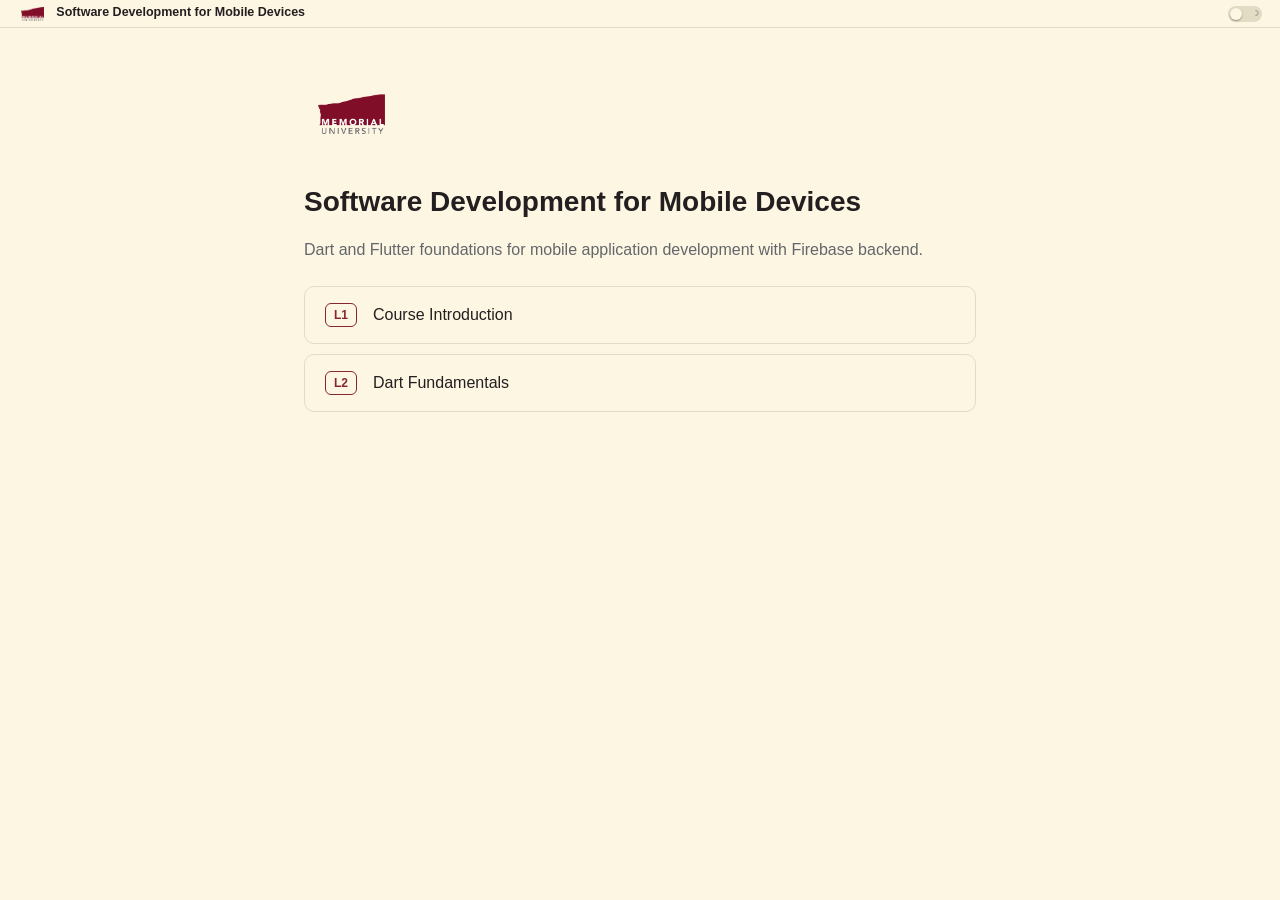
==== index.html @ 5baeaa26 "Publish COMP 4768 lecture slides (L1, L2) Built static site only -- source markdown, answer keys, an" ====
<!doctype html>
<html lang="en">
<head>
<meta charset="utf-8">
<meta name="viewport" content="width=device-width, initial-scale=1">
<title>Software Development for Mobile Devices</title>
<script>
(function () {
  try {
    var saved = localStorage.getItem('codelabs:theme');
    var theme = saved || 'light';
    document.documentElement.setAttribute('data-theme', theme);
  } catch (e) {}
})();
</script>
<link rel="stylesheet" href="assets/style.css">
</head>
<body>
<header class="topbar">
  <div class="topbar__left">
    <span class="topbar__crest"><img src="assets/img/mun-logo.png" alt="Memorial University" class="topbar__logo"></span>
    <span class="topbar__course">Software Development for Mobile Devices</span>
  </div>
  <div class="topbar__right">
    <button class="theme-switch" id="btn-theme" title="Toggle light / dark (T / D)" aria-pressed="false">
      <span class="theme-switch__track"><span class="theme-switch__thumb"></span></span>
    </button>
  </div>
</header>
<main class="content content--index">
  <div class="index__crest"><img src="assets/img/mun-logo.png" alt="Memorial University"></div>
  <h1>Software Development for Mobile Devices</h1>
  <p class="index__desc">Dart and Flutter foundations for mobile application development with Firebase backend.</p>
  <ul class="index__list">
    <li class="index__row"><a class="index__link" href="l01-course-introduction/index.html"><span class="index__lecture">L1</span><span class="index__title">Course Introduction</span></a></li><li class="index__row"><a class="index__link" href="l02-dart-fundamentals/index.html"><span class="index__lecture">L2</span><span class="index__title">Dart Fundamentals</span></a></li>
  </ul>
</main>
<script src="assets/app.js"></script>
</body>
</html>
---- assets/style.css ----
/* Course codelabs — shared stylesheet
   These are lecture slides, presented live in class, with a secondary
   life as read-it-later notes. Default view is terse and large (readable
   from the back of a room); "Notes" reveals the expanded explanation;
   "Present" strips the chrome and goes full screen for projecting. */

/* Two themes, both named explicitly on the root element as data-theme.
   Light is the standard default (a warm cream page, black body text, and
   a reserved red/orange/green semantic layer so a callout's meaning reads
   before its words do); dark is opt-in. A small inline script in <head>
   sets data-theme before first paint (from localStorage, else 'light'),
   and the toggle button in the topbar flips it at runtime -- see app.js. */

:root,
:root[data-theme="light"] {
  /* Solarized-inspired: warm cream paper, MUN maroon (PMS 202) as the one
     accent, ink-on-cream body text -- the university's own print palette. */
  --bg: #FDF6E3;         /* PaperCream */
  --surface: #FDF6E3;
  --border: #E3DCC5;
  --text: #231F20;       /* MunBlack */
  --text-muted: #63666A; /* MunCoolGrey10 */
  --accent: #862633;     /* PMS 202 */
  --accent-dark: #6B1F28;
  --accent-bg: #EFDDCE;
  --code-bg: #EEE8D5;    /* PanelCream */
  --code-border: #97999B;
  --sidebar-w: 260px;
  /* The width the sidebar snaps to once it's dragged narrow enough that
     titles stop being readable. Wide enough for a two-digit slide number
     inside its 22px bullet, and nothing else. */
  --sidebar-rail-w: 44px;
  --notes-w: 420px;
  --topbar-h: 28px;
  --heading-font: inherit;

  /* Solarized code palette (CodeKeyword/CodeType/CodeString/CodeCommentInk/
     CodeNumber/CodeMethod), measured against PanelCream */
  --tok-keyword: #5B4EA8;
  --tok-type: #0B3C6E;
  --tok-string: #1D6F66;
  --tok-comment: #556264;
  --tok-number: #8A3E9E;
  --tok-function: #175E90;

  /* semantic layer: red/orange/green are reserved and never used for
     decoration or syntax -- only for these three meanings (MUN PMS185 /
     Orange021 / PMS368, darkened for 4.5:1+ text contrast on cream) */
  --sem-warn-bg: #FFEFCD;
  --sem-warn-border: #FE5000;
  --sem-warn-ink: #CB4000;
  --sem-good-bg: #EFF7E4;
  --sem-good-border: #78BE20;
  --sem-good-ink: #4E7C15;
  --sem-bad-bg: #FCE6EA;
  --sem-bad-border: #E4002B;
  --sem-bad-ink: #D20028;
}

:root[data-theme="dark"] {
  /* Rich-inspired: a warm charcoal terminal canvas with Monokai-family
     accents. Salmon stands in for MUN maroon as the one accent; red/orange/
     green stay reserved for bad/warn/good, same rule as the light theme. */
  --bg: #272822;          /* RichBg */
  --surface: #1C1D18;     /* RichBand -- topbar/sidebar/panels */
  --border: #43443A;
  --text: #F8F8F2;        /* RichText */
  --text-muted: #9C9A85;  /* lightened RichDim, for UI-label contrast */
  --accent: #F07178;      /* RichSalmon */
  --accent-dark: #66D9EF; /* RichCyan */
  --accent-bg: #3C2E30;
  --code-bg: #34352C;     /* RichPanel */
  --code-border: #4B4C40;
  --sidebar-w: 260px;
  /* The width the sidebar snaps to once it's dragged narrow enough that
     titles stop being readable. Wide enough for a two-digit slide number
     inside its 22px bullet, and nothing else. */
  --sidebar-rail-w: 44px;
  --notes-w: 420px;
  --topbar-h: 28px;
  /* the Rich theme sets the whole deck in a terminal monospace family;
     here that's kept to headings/labels so long-form prose stays readable */
  --heading-font: "SF Mono", ui-monospace, Menlo, Consolas, monospace;

  /* Rich code inks, measured against the code panel (#34352C) */
  --tok-keyword: #7CB8E8;
  --tok-type: #4EC9B0;
  --tok-string: #D9A184;
  --tok-comment: #8CBE72;
  --tok-number: #B5CEA8;
  --tok-function: #DCDCAA;

  --sem-warn-bg: #3A2F1C;
  --sem-warn-border: #FD971F;
  --sem-warn-ink: #FD971F;
  --sem-good-bg: #202F18;
  --sem-good-border: #A6E22E;
  --sem-good-ink: #A6E22E;
  --sem-bad-bg: #35131C;
  --sem-bad-border: #F92672;
  --sem-bad-ink: #F92672;
}

* { box-sizing: border-box; }

html, body {
  margin: 0;
  padding: 0;
  background: var(--bg);
  color: var(--text);
  font-family: -apple-system, BlinkMacSystemFont, "Segoe UI", Roboto, Helvetica, Arial, sans-serif;
}

/* ---------------------------------------------------------------- topbar */

.topbar {
  height: var(--topbar-h);
  background: var(--surface);
  border-bottom: 1px solid var(--border);
  display: flex;
  align-items: center;
  justify-content: space-between;
  padding: 0 16px;
  position: sticky;
  top: 0;
  z-index: 10;
}

.topbar__left {
  display: flex;
  align-items: baseline;
  gap: 7px;
  min-width: 0;
}

/* MUN crest -- a small light plate behind the logo so its dark-grey
   "University" wordmark stays legible on both the cream and charcoal
   canvases, the way a letterhead crest would. */
.topbar__crest {
  display: inline-flex;
  align-items: center;
  align-self: center; /* topbar__left aligns siblings to baseline; opt this
                          image out, or its baseline inflates the row past
                          the fixed 28px topbar height */
  background: #FDF6E3;
  border-radius: 4px;
  padding: 2px 5px;
  flex-shrink: 0;
}
.topbar__logo { display: block; height: 14px; width: auto; }

.topbar__course {
  font-weight: 700;
  font-size: 12.5px;
  font-family: var(--heading-font);
  color: var(--text);
  text-decoration: none;
  overflow: hidden;
  text-overflow: ellipsis;
  white-space: nowrap;
  max-width: 40vw;
}

.topbar__sep { color: var(--text-muted); }

.topbar__title {
  font-size: 11.5px;
  color: var(--text-muted);
  overflow: hidden;
  text-overflow: ellipsis;
  white-space: nowrap;
}

.topbar__right {
  display: flex;
  align-items: center;
  gap: 8px;
  flex-shrink: 0;
}

.topbar__counter {
  font-size: 11px;
  font-weight: 600;
  color: var(--text-muted);
  font-variant-numeric: tabular-nums;
  white-space: nowrap;
}

/* Which arc (leg of the throughline) the current slide belongs to -- the
   "always see where you are" requirement from the slides guide. Updated
   live by app.js from window.__ARC_NAMES__. */
.topbar__arc {
  font-size: 10.5px;
  font-weight: 600;
  font-family: var(--heading-font);
  color: var(--accent-dark);
  background: var(--accent-bg);
  border-radius: 10px;
  padding: 2px 9px;
  white-space: nowrap;
}

.icon-btn {
  font-family: inherit;
  font-size: 10.5px;
  font-weight: 600;
  color: var(--text-muted);
  background: none;
  border: 1px solid var(--border);
  border-radius: 12px;
  padding: 3px 10px;
  cursor: pointer;
  /* A docked explanation panel narrows the topbar. These labels must hold
     one line and give up horizontal room instead of wrapping into two and
     pushing the bar's height around. */
  white-space: nowrap;
  flex-shrink: 0;
}
.icon-btn:hover { background: var(--code-bg); color: var(--text); }

/* Opens the sidebar as an off-canvas drawer below the mobile breakpoint --
   see the "mobile" section at the end of this file. Above that breakpoint
   the sidebar is already always visible in the layout, so this has nothing
   to do and stays hidden. */
.icon-btn--menu {
  display: none;
  font-size: 15px;
  line-height: 1;
  padding: 3px 8px;
}

/* Backdrop behind the mobile drawer, so a tap outside it closes the sidebar
   instead of reaching whatever slide content is underneath. Absent from the
   layout above the mobile breakpoint and while the drawer is closed. */
.sidebar-scrim { display: none; }

/* Slides / Workbook / Answers -- the three content modes, as a segmented
   button group. Switching modes never reloads the page: it just flips
   data-mode on <html>, and the stylesheet does the rest (see "exercises"
   and the html[data-mode=...] rules below). */
.mode-switch {
  display: flex;
  gap: 2px;
  background: var(--code-bg);
  border: 1px solid var(--border);
  border-radius: 10px;
  padding: 2px;
}

.mode-btn {
  font-family: inherit;
  font-size: 10px;
  font-weight: 700;
  text-transform: uppercase;
  letter-spacing: 0.03em;
  color: var(--text-muted);
  background: none;
  border: none;
  border-radius: 8px;
  padding: 3px 9px;
  cursor: pointer;
}
.mode-btn:hover { color: var(--text); }
.mode-btn.is-active { background: var(--accent); color: #fff; }

/* Same segmented-pill look as .mode-switch, for the reading-size control.
   Only affects the normal (non-present) view -- see the data-font-size
   rules under "content" below, and the present-mode override that pins
   .content back to its default size regardless of this choice. */
.font-switch {
  display: flex;
  gap: 2px;
  background: var(--code-bg);
  border: 1px solid var(--border);
  border-radius: 10px;
  padding: 2px;
}

.font-btn {
  font-family: inherit;
  font-size: 10px;
  font-weight: 700;
  color: var(--text-muted);
  background: none;
  border: none;
  border-radius: 8px;
  padding: 3px 8px;
  cursor: pointer;
  min-width: 18px;
}
.font-btn:hover { color: var(--text); }
.font-btn.is-active { background: var(--accent); color: #fff; }

/* Clean toggle switch for light/dark, replacing the old text button. The
   CSS reads data-theme directly to slide the thumb; app.js only flips the
   attribute and persists it, see markTheme()/setTheme() in app.js. */
.theme-switch {
  background: none;
  border: none;
  padding: 0;
  margin: 0 2px;
  cursor: pointer;
  display: inline-flex;
  align-items: center;
}

.theme-switch__track {
  width: 34px;
  height: 16px;
  border-radius: 999px;
  background: var(--border);
  position: relative;
  display: inline-block;
  transition: background 0.15s ease;
}

/* Sun/moon glyphs fixed at each end of the track, so the switch reads as
   "light on this side, dark on that side" at a glance instead of relying on
   the thumb color alone -- the thumb slides toward whichever is active. */
.theme-switch__track::before,
.theme-switch__track::after {
  position: absolute;
  top: 50%;
  transform: translateY(-50%);
  font-size: 8px;
  line-height: 1;
  color: var(--text-muted);
  pointer-events: none;
}
.theme-switch__track::before { content: "\2600"; left: 3px; }  /* sun, light side */
.theme-switch__track::after { content: "\263D"; right: 3px; }  /* crescent moon, dark side */

.theme-switch__thumb {
  position: absolute;
  top: 2px;
  left: 2px;
  width: 12px;
  height: 12px;
  border-radius: 50%;
  background: var(--surface);
  box-shadow: 0 1px 2px rgba(0, 0, 0, 0.35);
  transition: transform 0.15s ease;
}

html[data-theme="dark"] .theme-switch__track { background: var(--accent); }
html[data-theme="dark"] .theme-switch__thumb { transform: translateX(18px); }
html[data-theme="dark"] .theme-switch__track::before,
html[data-theme="dark"] .theme-switch__track::after {
  color: rgba(255, 255, 255, 0.85);
}

/* ---------------------------------------------------------------- layout */

/* Deliberately uncapped and not centred. A centred cap would let the sidebar
   drift away from the window edge on a wide screen, and worse, it would move
   when the explanation panel opens or closes: the panel insets the body, which
   changes whether the cap is reached. The sidebar has to stay put. Line length
   is capped where it belongs instead -- on .content's children, in em. */
.layout {
  display: flex;
  align-items: flex-start;
}

.sidebar {
  width: var(--sidebar-w);
  flex-shrink: 0;
  position: sticky;
  top: var(--topbar-h);
  height: calc(100vh - var(--topbar-h));
  overflow-y: auto;
  overflow-x: hidden;
  padding: 12px 8px;
  border-right: 1px solid var(--border);
}

/* ------------------------------------------------------- resizable panels */
/* The sidebar and the explanation panel are both drag-resizable, so the
   reader decides how much room the slide itself gets. Widths live in
   --sidebar-w / --notes-w, which app.js rewrites during a drag and restores
   from localStorage on load. Both are hidden in present mode: nothing is
   adjustable while projecting. */

.resizer {
  flex-shrink: 0;
  width: 5px;
  align-self: stretch;
  position: sticky;
  top: var(--topbar-h);
  height: calc(100vh - var(--topbar-h));
  cursor: col-resize;
  background: transparent;
  transition: background 0.15s ease;
}
.resizer:hover,
.resizer.is-dragging { background: var(--accent); }
.resizer:focus-visible { outline: 2px solid var(--accent); outline-offset: -2px; }

/* A drag in progress must not select the page text it passes over. */
body.is-resizing { user-select: none; cursor: col-resize; }

/* Collapsed rail: the numbers survive, everything else goes. The full title
   is still on each button's title attribute, so hovering still identifies a
   slide. */
body.sidebar-collapsed .sidebar {
  width: var(--sidebar-rail-w);
  padding: 12px 0;
}
body.sidebar-collapsed .sidebar__item {
  justify-content: center;
  gap: 0;
  padding-left: 0;
  padding-right: 0;
}
body.sidebar-collapsed .sidebar__label { display: none; }

/* An arc still has to read as a group boundary once its name is gone. */
body.sidebar-collapsed .sidebar__arc {
  padding: 10px 12px 4px;
  font-size: 0;
  border-top: 1px solid var(--border);
}
body.sidebar-collapsed .sidebar__arc:first-child { border-top: none; }

.sidebar__item {
  display: flex;
  align-items: center;
  gap: 10px;
  width: 100%;
  background: none;
  border: none;
  text-align: left;
  padding: 8px 10px;
  border-radius: 8px;
  cursor: pointer;
  font-size: 13px;
  color: var(--text);
  font-family: inherit;
}

.sidebar__item:hover { background: var(--code-bg); }

/* A practice slide is all questions, so Slides mode does not have it at all
   (app.js sets this, and skips it when navigating). It comes back in Workbook
   and Answers, where its questions are the point. */
.sidebar__item.is-hidden { display: none; }

.sidebar__bullet {
  flex-shrink: 0;
  width: 22px;
  height: 22px;
  border-radius: 50%;
  border: 1.5px solid var(--text-muted);
  color: var(--text-muted);
  display: flex;
  align-items: center;
  justify-content: center;
  font-size: 11px;
  font-weight: 600;
}

.sidebar__item.is-done .sidebar__bullet {
  border-color: var(--accent);
  background: var(--accent);
  color: #fff;
}

.sidebar__item.is-active {
  background: var(--accent-bg);
}

.sidebar__item.is-active .sidebar__bullet {
  border-color: var(--accent);
  color: var(--accent);
  font-weight: 700;
}

.sidebar__item.is-active .sidebar__label {
  color: var(--accent-dark);
  font-weight: 600;
}

.sidebar__label { line-height: 1.25; }

/* Arc group header -- the sidebar's equivalent of a Beamer section row.
   Not clickable; just orients. */
.sidebar__arc {
  font-size: 11px;
  font-weight: 700;
  text-transform: uppercase;
  letter-spacing: 0.06em;
  color: var(--text-muted);
  padding: 18px 10px 6px;
}
.sidebar__arc:first-child { padding-top: 6px; }

/* ---------------------------------------------------------------- content */

.content {
  flex: 1;
  min-width: 0;
  padding: 32px 48px 64px;
  /* Baseline for the reading-size control below: every step__body /
     code-block / table / callout / exercise font-size under .content is
     an em value, so changing this one number scales all of them at once.
     16px is "Large", the default. Present mode always resets this back
     to 16px, independent of whatever size was picked here -- see the
     body.present-mode override further down. */
  font-size: 16px;
}

html[data-font-size="medium"] .content { font-size: 14px; }
html[data-font-size="small"] .content { font-size: 12px; }

.content--index {
  max-width: 720px;
  margin: 0 auto;
  padding: 56px 24px;
}

.step { display: none; }
.step.is-active {
  display: flex;
  flex-direction: column;
  justify-content: center;
  min-height: calc(100vh - var(--topbar-h) - 140px);
}

.step__title {
  /* em, relative to .content's font-size -- see the reading-size control */
  font-size: 2.375em; /* 38px at the "Large" (16px) baseline */
  font-weight: 700;
  font-family: var(--heading-font);
  letter-spacing: -0.01em;
  margin: 0 0 28px;
}

.step__body h3 {
  font-size: 1.25em; /* 20px at baseline */
  font-weight: 600;
  margin: 24px 0 8px;
}

.step__body h4 {
  font-size: 0.9375em; /* 15px at baseline */
  font-weight: 700;
  margin: 18px 0 6px;
  color: var(--text-muted);
  text-transform: uppercase;
  letter-spacing: 0.03em;
}

.step__body p {
  font-size: 1.375em; /* 22px at baseline */
  line-height: 1.6;
  margin: 0 0 16px;
  max-width: 46em;
}

.step__body ul, .step__body ol {
  font-size: 1.375em; /* 22px at baseline */
  line-height: 1.55;
  margin: 0 0 20px;
  padding-left: 26px;
  max-width: 46em;
}

.step__body li { margin-bottom: 10px; }

.step__body a { color: var(--accent); }

.step__body code {
  background: var(--code-bg);
  border: 1px solid var(--code-border);
  border-radius: 4px;
  padding: 1px 7px;
  font-family: "SF Mono", ui-monospace, Menlo, Consolas, monospace;
  font-size: 0.85em;
}

/* --------------------------------------------------------------- code block */

.code-block {
  background: var(--code-bg);
  border: 1px solid var(--code-border);
  border-radius: 10px;
  padding: 18px 22px;
  overflow-x: auto;
  margin: 0 0 22px;
  font-family: "SF Mono", ui-monospace, Menlo, Consolas, monospace;
  font-size: 1.125em; /* 18px at baseline */
  line-height: 1.55;
  max-width: 58em;
}

.code-block code {
  background: none;
  border: none;
  padding: 0;
  font-size: inherit;
}

.tok-keyword  { color: var(--tok-keyword); }
.tok-type     { color: var(--tok-type); }
.tok-string   { color: var(--tok-string); }
.tok-comment  { color: var(--tok-comment); font-style: italic; }
.tok-number   { color: var(--tok-number); }
.tok-function { color: var(--tok-function); }

/* -------------------------------------------------------------------- tables */

.table-wrap {
  overflow-x: auto;
  margin: 0 0 22px;
  max-width: 62em;
  border: 1px solid var(--border);
  border-radius: 10px;
}

.step__body table {
  border-collapse: collapse;
  width: 100%;
  font-size: 1.0625em; /* 17px at baseline */
}

.step__body th,
.step__body td {
  text-align: left;
  padding: 10px 16px;
  border-bottom: 1px solid var(--border);
  vertical-align: top;
}

.step__body th {
  background: var(--code-bg);
  font-weight: 700;
  white-space: nowrap;
}

.step__body tr:last-child td { border-bottom: none; }

body.present-mode .step__body table { font-size: 20px; }

/* ------------------------------------------------------------------ figures */
/* A picture and a diagram are the same kind of thing on the page -- a block
   that sits on its own, centred, with room around it -- so they share .figure
   and differ only in what is inside. */

.figure {
  margin: 0 0 22px;
  max-width: 62em;
  text-align: center;
}

.figure img {
  max-width: 100%;
  height: auto;
  border-radius: 8px;
}

/* The SVG carries its own width in the markup, in em, so a diagram is sized
   against the text beside it and grows with it in present mode; it shrinks
   below that only when the column is narrower than it is. The sizes below are
   in the SVG's own units rather than the page's pixels, so they scale with the
   picture instead of staying put while it grows. Nothing here sets a colour:
   the strokes and fills are currentColor, so the diagram is drawn in whatever
   colour the text around it is, in either theme and in present mode. */
.figure--diagram svg {
  max-width: 100%;
  height: auto;
}

.diagram__box {
  fill: none;
  stroke: currentColor;
  stroke-width: 1.25;
}

.diagram__text {
  fill: currentColor;
  font-family: inherit;
  font-size: 14px;
}

.diagram__text--mono {
  font-family: "SF Mono", ui-monospace, Menlo, Consolas, monospace;
  font-size: 13px;
}

.diagram__edge {
  stroke: currentColor;
  stroke-width: 1.25;
}

.diagram__head { fill: currentColor; }

/* Smaller than the box text and quieter: the label says what the arrow means,
   and it should not compete with the things being joined. */
.diagram__label {
  fill: currentColor;
  font-family: inherit;
  font-size: 12px;
  opacity: 0.78;
}

.diagram__label--mono {
  font-family: "SF Mono", ui-monospace, Menlo, Consolas, monospace;
  font-size: 11.5px;
}

/* A ```mermaid fence is rendered ahead of time into two pre-coloured SVGs --
   see scripts/mermaid_render.py -- because Mermaid bakes literal colours into
   what it draws rather than using currentColor the way .diagram__* does
   above. Both variants ship in the page; only the CSS rule below decides
   which one is visible, so switching themes needs no re-render and no
   network fetch. This is LecturePress's own wrapper class, not a Mermaid
   internal one, so it stays stable across a Mermaid version bump. */
.figure--mermaid svg {
  max-width: 100%;
  height: auto;
}

/* A node/edge label is real HTML (a <foreignObject><div>...) sitting inside
   the SVG, not text drawn by the SVG engine, and mmdc measured it against
   Mermaid's own 16px "trebuchet ms" metrics to size its fixed-pixel box --
   see the ```mermaid fence at README.md#mermaid-diagrams. Embedded inline,
   that HTML is a real descendant of .step__body, so without this it inherits
   whatever font-size .step__body p is using here (22px baseline, 28px in
   present mode, resized again by the reading-size control), which no longer
   matches the box mmdc drew, and the label clips. !important is the only way
   to outrank every one of those rules at once rather than chasing each one's
   specificity as it changes. */
.figure--mermaid foreignObject,
.figure--mermaid foreignObject * {
  font-family: "trebuchet ms", verdana, arial, sans-serif !important;
  font-size: 16px !important;
  line-height: 1.5 !important;
}

.figure--mermaid foreignObject p {
  margin: 0 !important;
}

.mermaid-variant { display: none; }

html[data-theme="light"] .mermaid-variant[data-mermaid-theme="light"],
html[data-theme="dark"] .mermaid-variant[data-mermaid-theme="dark"] {
  display: block;
}

/* ------------------------------------------------------------------ callouts */

.callout {
  border-left: 4px solid var(--accent);
  background: var(--accent-bg);
  border-radius: 0 8px 8px 0;
  padding: 14px 20px;
  margin: 0 0 20px;
  max-width: 52em;
}

.callout__label {
  font-size: 0.78125em; /* 12.5px at baseline */
  font-weight: 700;
  font-family: var(--heading-font);
  text-transform: uppercase;
  letter-spacing: 0.04em;
  margin-bottom: 4px;
  color: var(--accent-dark);
}

.callout__body {
  font-size: 1.1875em; /* 19px at baseline */
  line-height: 1.55;
}

/* A callout holds blocks, not a single run of text, so the paragraph and list
   sizes of whatever column it sits in (.step__body, .note) would otherwise
   re-apply inside it and scale the callout's text back up. Inside a callout,
   blocks take the callout's own size. The extra class on each selector is
   there to win against those column rules wherever they are declared. */
.callout .callout__body p,
.callout .callout__body ul,
.callout .callout__body ol {
  font-size: inherit;
  line-height: inherit;
  max-width: none;
}
.callout .callout__body > :first-child { margin-top: 0; }
.callout .callout__body > :last-child { margin-bottom: 0; }

/* Red/orange/green are reserved for exactly one meaning each, per the
   Solarized theme's rule -- never spent on decoration. Predict and warning
   share the orange "caveat" meaning; checkpoint is the green "do this
   now, it's correct" meaning; exercise borrows red for "stop and work". */
.callout--predict,
.callout--warning {
  border-left-color: var(--sem-warn-border);
  background: var(--sem-warn-bg);
}
.callout--predict .callout__label,
.callout--warning .callout__label { color: var(--sem-warn-ink); }

.callout--checkpoint {
  border-left-color: var(--sem-good-border);
  background: var(--sem-good-bg);
}
.callout--checkpoint .callout__label { color: var(--sem-good-ink); }

/* --------------------------------------------------------------- exercises */
/* An exercise attached to a slide, extracted from its "> [!EXERCISE]" /
   "> [!SOLUTION]" pair (see extract_exercises in build.py). Visibility of
   the whole block, and of the blank-vs-filled-in answer within it, is
   driven entirely by data-mode on <html> -- no JS re-render needed when
   switching modes, just CSS. */

.step__exercises { display: none; }
html[data-mode="workbook"] .step__exercises,
html[data-mode="answers"] .step__exercises {
  display: block;
}

.exercise {
  border-left: 4px solid var(--sem-bad-border);
  background: var(--sem-bad-bg);
  border-radius: 0 8px 8px 0;
  padding: 16px 20px;
  margin: 0 0 20px;
  max-width: 52em;
}

.exercise__label {
  font-size: 0.78125em; /* 12.5px at baseline */
  font-weight: 700;
  font-family: var(--heading-font);
  text-transform: uppercase;
  letter-spacing: 0.04em;
  margin-bottom: 4px;
  color: var(--sem-bad-ink);
}

.exercise__q-body,
.exercise__a-body {
  font-size: 1.1875em; /* 19px at baseline */
  line-height: 1.55;
}

/* Blank answer space -- shown only in Workbook mode, standing in for the
   ruled blank line a printed workbook would have. */
.exercise__blank {
  display: none;
  margin-top: 14px;
  min-height: 84px;
  border: 1.5px dashed var(--border);
  border-radius: 8px;
}
html[data-mode="workbook"] .exercise__blank { display: block; }

.exercise__a {
  display: none;
  margin-top: 14px;
  padding-top: 12px;
  border-top: 1px dashed var(--sem-bad-border);
}
html[data-mode="answers"] .exercise__a { display: block; }
.exercise__a .exercise__label { color: var(--sem-good-ink); }

/* ------------------------------------------------- document-level blocks */
/* Learning outcomes and the reference sheet (the "> [!OUTCOMES]" and
   "> [!REFERENCE]" callouts, lifted onto the lecture by lecture.py). They
   open and close the workbook, so they ride on the first and last slide and
   use the same data-mode gate as the exercises -- never on the projector. */

.docblock {
  display: none;
  border: 1px solid var(--border);
  border-radius: 8px;
  padding: 16px 20px;
  margin: 0 0 24px;
  max-width: 52em;
}
html[data-mode="workbook"] .docblock,
html[data-mode="answers"] .docblock { display: block; }

.docblock__label {
  font-size: 0.78125em; /* 12.5px at baseline */
  font-weight: 700;
  font-family: var(--heading-font);
  text-transform: uppercase;
  letter-spacing: 0.04em;
  margin-bottom: 6px;
  color: var(--text-muted);
}

.docblock .docblock__body p,
.docblock .docblock__body ul,
.docblock .docblock__body ol {
  font-size: 1.1875em; /* 19px at baseline, matching a callout */
  line-height: 1.55;
  max-width: none;
}
.docblock .docblock__body > :first-child { margin-top: 0; }
.docblock .docblock__body > :last-child { margin-bottom: 0; }

/* ------------------------------------------------------------------ stepnav */

.stepnav {
  display: flex;
  justify-content: flex-end;
  gap: 12px;
  margin-top: 32px;
  padding-top: 20px;
  border-top: 1px solid var(--border);
}

.btn {
  font-family: inherit;
  font-size: 14px;
  font-weight: 600;
  padding: 10px 22px;
  border-radius: 20px;
  cursor: pointer;
  border: none;
}

.btn--primary { background: var(--accent); color: #fff; }
.btn--primary:hover { background: var(--accent-dark); }
.btn--primary:disabled { background: var(--border); color: var(--text-muted); cursor: default; }

.btn--ghost {
  background: none;
  color: var(--text-muted);
  border: 1px solid var(--border);
}
.btn--ghost:hover { background: var(--code-bg); }
.btn--ghost:disabled { opacity: 0.4; cursor: default; }

/* -------------------------------------------------------------- notes panel */

/* Docked, not overlaid: once it's open it stays open and the page makes room
   for it, rather than covering the slide the reader is trying to read
   alongside it. body's padding-right is what reserves that room -- the
   topbar is sticky and in flow, so it gets inset too and nothing ends up
   underneath the panel. */
.notes-panel {
  position: fixed;
  right: 0;
  top: 0;
  bottom: 0;
  width: var(--notes-w);
  max-width: 92vw;
  background: var(--surface);
  border-left: 1px solid var(--border);
  z-index: 30;
  display: none;
  flex-direction: column;
}

body.notes-open .notes-panel { display: flex; }
body.notes-open { padding-right: var(--notes-w); }

/* The panel is fixed, so its handle is positioned against its own left edge
   rather than sitting in the flex row the sidebar's handle lives in. */
.resizer--notes {
  position: absolute;
  left: 0;
  top: 0;
  height: 100%;
  width: 5px;
}

.notes-panel__header {
  display: flex;
  align-items: center;
  justify-content: space-between;
  padding: 16px 20px;
  border-bottom: 1px solid var(--border);
  font-weight: 700;
  font-size: 15px;
}

.notes-panel__body {
  padding: 20px;
  overflow-y: auto;
  flex: 1;
}

.note { display: none; }
.note.is-active { display: block; }

.note__title {
  font-size: 13px;
  text-transform: uppercase;
  letter-spacing: 0.03em;
  color: var(--text-muted);
  margin: 0 0 10px;
}

.note p {
  font-size: 15px;
  line-height: 1.65;
  margin: 0 0 14px;
}

.note code {
  background: var(--code-bg);
  border: 1px solid var(--code-border);
  border-radius: 4px;
  padding: 1px 6px;
  font-family: "SF Mono", ui-monospace, Menlo, Consolas, monospace;
  font-size: 0.88em;
}

/* -------------------------------------------------------------- present mode */

body.present-mode { background: var(--bg); }

/* Present mode is for projecting: no chrome, nothing adjustable, and no
   explanation panel -- app.js closes it on the way in and puts it back on
   the way out. These rules are the belt to that braces. */
body.present-mode { padding-right: 0; }
body.present-mode .resizer,
body.present-mode .notes-panel { display: none; }

body.present-mode .sidebar,
body.present-mode .stepnav {
  display: none;
}
/* Keep a sliver of the topbar -- just the arc name and slide count -- so a
   student who tunes out for five minutes still has a visible place to
   re-enter, even in full-screen present mode. */
body.present-mode .topbar {
  background: transparent;
  border-bottom: none;
  height: auto;
  padding: 14px 24px;
  justify-content: flex-end;
}
body.present-mode .topbar__left,
body.present-mode .icon-btn,
body.present-mode .mode-switch,
body.present-mode .font-switch,
body.present-mode .theme-switch {
  display: none;
}
body.present-mode .content {
  padding: 6vh 8vw;
  /* Present mode always uses this fixed size, ignoring whatever the
     Small/Medium/Large reading-size control was set to for prepping --
     see .content's data-font-size rules above. */
  font-size: 16px;
}
body.present-mode .step.is-active {
  min-height: 90vh;
}
body.present-mode .step__title { font-size: 52px; }
body.present-mode .step__body p,
body.present-mode .step__body ul,
body.present-mode .step__body ol { font-size: 28px; }
body.present-mode .code-block { font-size: 23px; }
body.present-mode .callout__body { font-size: 24px; }
body.present-mode .exercise__q-body,
body.present-mode .exercise__a-body { font-size: 24px; }
body.present-mode .exercise__blank { min-height: 110px; }

/* The reading view caps line length (max-width: NNem) for comfortable
   reading on a monitor. Full-screen present mode has the opposite goal --
   use the projector's whole width -- so drop those caps here. */
body.present-mode .step__body p,
body.present-mode .step__body ul,
body.present-mode .step__body ol,
body.present-mode .code-block,
body.present-mode .table-wrap,
body.present-mode .figure,
body.present-mode .callout,
body.present-mode .exercise { max-width: none; }

/* -------------------------------------------------------------------- index */

.index__crest {
  background: #FDF6E3;
  border-radius: 8px;
  display: inline-block;
  padding: 10px 14px;
  margin-bottom: 20px;
}
.index__crest img { display: block; height: 40px; width: auto; }

.index__desc { color: var(--text-muted); font-size: 16px; line-height: 1.6; }

.index__list { list-style: none; padding: 0; margin: 24px 0 0; }

.index__row {
  border: 1px solid var(--border);
  border-radius: 10px;
  margin-bottom: 10px;
}

.index__link {
  display: flex;
  align-items: center;
  gap: 16px;
  padding: 16px 20px;
  text-decoration: none;
  color: var(--text);
}

.index__lecture {
  font-size: 12px;
  font-weight: 700;
  font-family: var(--heading-font);
  color: var(--accent);
  border: 1px solid var(--accent);
  border-radius: 6px;
  padding: 4px 8px;
  flex-shrink: 0;
}

.index__title { font-size: 16px; font-weight: 500; }

/* -------------------------------------------------------------------- mobile */

@media (max-width: 860px) {
  .layout { flex-direction: column; }

  /* The sidebar is the full table of contents -- on a phone that is dozens
     of rows, far taller than the screen. Left in flow above the slide (the
     desktop-narrowed layout this used to fall back to) a reader has to
     scroll past the whole course before reaching the content they opened
     the page for. Below this breakpoint it is a hidden off-canvas drawer
     instead: out of the layout entirely until opened, then overlaid on top
     of the slide rather than pushing it down, so the slide never moves. */
  .icon-btn--menu { display: inline-flex; align-items: center; justify-content: center; }
  /* The drawer and its scrim sit at the very top of the viewport, not below
     the topbar, because the topbar itself wraps onto a second line at this
     width (below) and so no longer has one fixed height to offset from --
     see the topbar rules further down. Covering the topbar while the drawer
     is open is harmless; nothing under it needs to stay reachable. */
  .sidebar {
    position: fixed;
    top: 0;
    left: 0;
    bottom: 0;
    width: 84vw;
    max-width: 320px;
    height: auto;
    background: var(--surface);
    border-right: 1px solid var(--border);
    border-bottom: none;
    box-shadow: 8px 0 24px rgba(0, 0, 0, 0.2);
    transform: translateX(-100%);
    transition: transform 0.2s ease;
    z-index: 26;
  }
  body.sidebar-open .sidebar { transform: translateX(0); }
  .sidebar-scrim {
    display: block;
    position: fixed;
    top: 0;
    left: 0;
    right: 0;
    bottom: 0;
    background: rgba(0, 0, 0, 0.35);
    z-index: 25;
    opacity: 0;
    pointer-events: none;
    transition: opacity 0.2s ease;
  }
  body.sidebar-open .sidebar-scrim { opacity: 1; pointer-events: auto; }
  /* A collapsed-to-rail sidebar makes no sense as a drawer -- there is
     nothing beside it to save room for -- so the drawer always opens at
     full width regardless of the desktop rail state carried over in
     localStorage. */
  body.sidebar-collapsed .sidebar { width: 84vw; max-width: 320px; padding: 12px 8px; }
  body.sidebar-collapsed .sidebar__label { display: block; }

  /* .layout's align-items:flex-start (further up) is right for the desktop
     row layout -- it lets each column take its own height instead of being
     stretched to match the tallest one -- but flex-direction:column just
     above turned that into a *width* rule instead: without a width of its
     own, .content shrinks to fit whatever it contains, and a code block with
     one long line (raise ValueError(...), a long print output, ...) drags
     the whole page open sideways rather than scrolling inside itself. */
  .content { width: 100%; padding: 20px 20px 56px; }
  .step__title { font-size: 28px; }
  .step__body p, .step__body ul, .step__body ol { font-size: 17px; }
  /* Stacked single column at this width: there is nothing to drag a border
     between, and there is no room beside the slide for a docked panel. The
     explanation becomes a bottom sheet instead -- it still stays open, but
     across the bottom rather than over the whole page, so the slide it is
     explaining is still on screen above it. */
  .resizer { display: none; }
  .notes-panel {
    top: auto;
    left: 0;
    right: 0;
    width: auto;
    max-width: none;
    height: 55vh;
    border-left: none;
    border-top: 1px solid var(--border);
    box-shadow: 0 -8px 24px rgba(0, 0, 0, 0.12);
  }
  body.notes-open {
    padding-right: 0;
    padding-bottom: 55vh;
  }
  /* Narrower than this, topbar__left's title/course text (which shrinks to
     0 via overflow:hidden) loses the fight for space against the topbar's
     right-hand controls (which can't shrink below their own text) and gets
     squeezed to nothing, painting on top of everything else. Drop the
     lecture title and crest first -- the course name and controls are what
     actually matter for using the page at this width. */
  .topbar__crest, .topbar__title, .topbar__sep { display: none; }

  /* Even with the title and crest gone, a long arc name plus the counter
     plus all five right-hand controls (mode switch, font switch, theme
     switch, AI Explanation, Present) do not reliably fit one 28px-tall row
     on a phone -- at best they clip against the edge, at worst they overflow
     it invisibly. Letting the row wrap is the fix; the topbar's fixed height
     only ever suited a single line, so it has to become auto here too, and
     everything that offset itself against the old fixed --topbar-h (the
     drawer and its scrim, above) is written against the viewport instead so
     it does not care how tall the topbar ends up being. */
  .topbar {
    height: auto;
    min-height: var(--topbar-h);
    flex-wrap: wrap;
    row-gap: 6px;
    padding: 6px 12px;
  }
  /* Without min-width:0 a flex item defaults to the content's unwrapped
     width as its minimum size, so topbar__right would rather overflow the
     topbar than actually use the wrapping declared above. */
  .topbar__right { flex-wrap: wrap; justify-content: flex-end; row-gap: 6px; min-width: 0; width: 100%; }
}
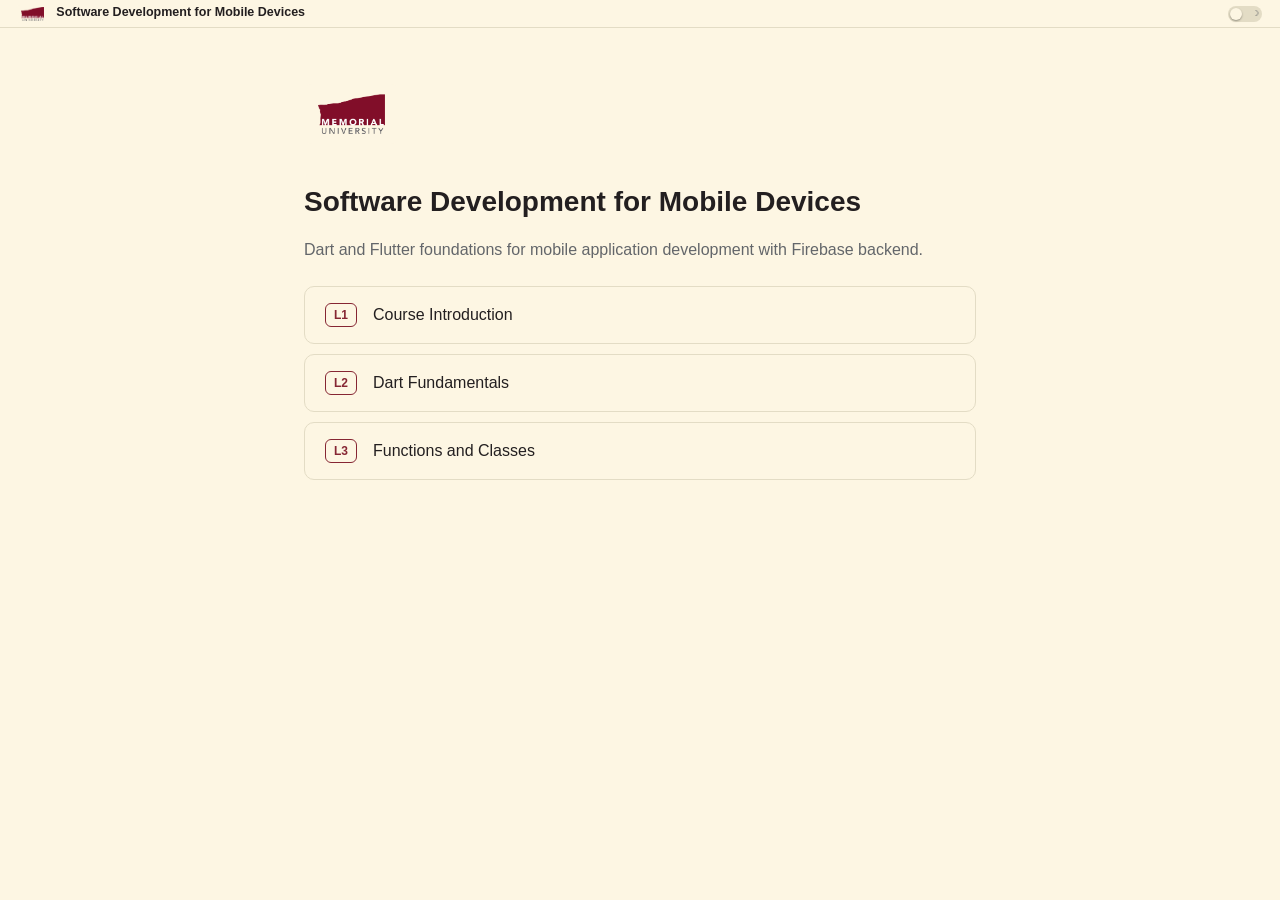
==== commit d963016f: "Publish L3 Functions, Classes, and Objects" ====
--- a/index.html
+++ b/index.html
@@ -32,7 +32,7 @@
   <h1>Software Development for Mobile Devices</h1>
   <p class="index__desc">Dart and Flutter foundations for mobile application development with Firebase backend.</p>
   <ul class="index__list">
-    <li class="index__row"><a class="index__link" href="l01-course-introduction/index.html"><span class="index__lecture">L1</span><span class="index__title">Course Introduction</span></a></li><li class="index__row"><a class="index__link" href="l02-dart-fundamentals/index.html"><span class="index__lecture">L2</span><span class="index__title">Dart Fundamentals</span></a></li>
+    <li class="index__row"><a class="index__link" href="l01-course-introduction/index.html"><span class="index__lecture">L1</span><span class="index__title">Course Introduction</span></a></li><li class="index__row"><a class="index__link" href="l02-dart-fundamentals/index.html"><span class="index__lecture">L2</span><span class="index__title">Dart Fundamentals</span></a></li><li class="index__row"><a class="index__link" href="l03-functions-and-classes/index.html"><span class="index__lecture">L3</span><span class="index__title">Functions and Classes</span></a></li>
   </ul>
 </main>
 <script src="assets/app.js"></script>
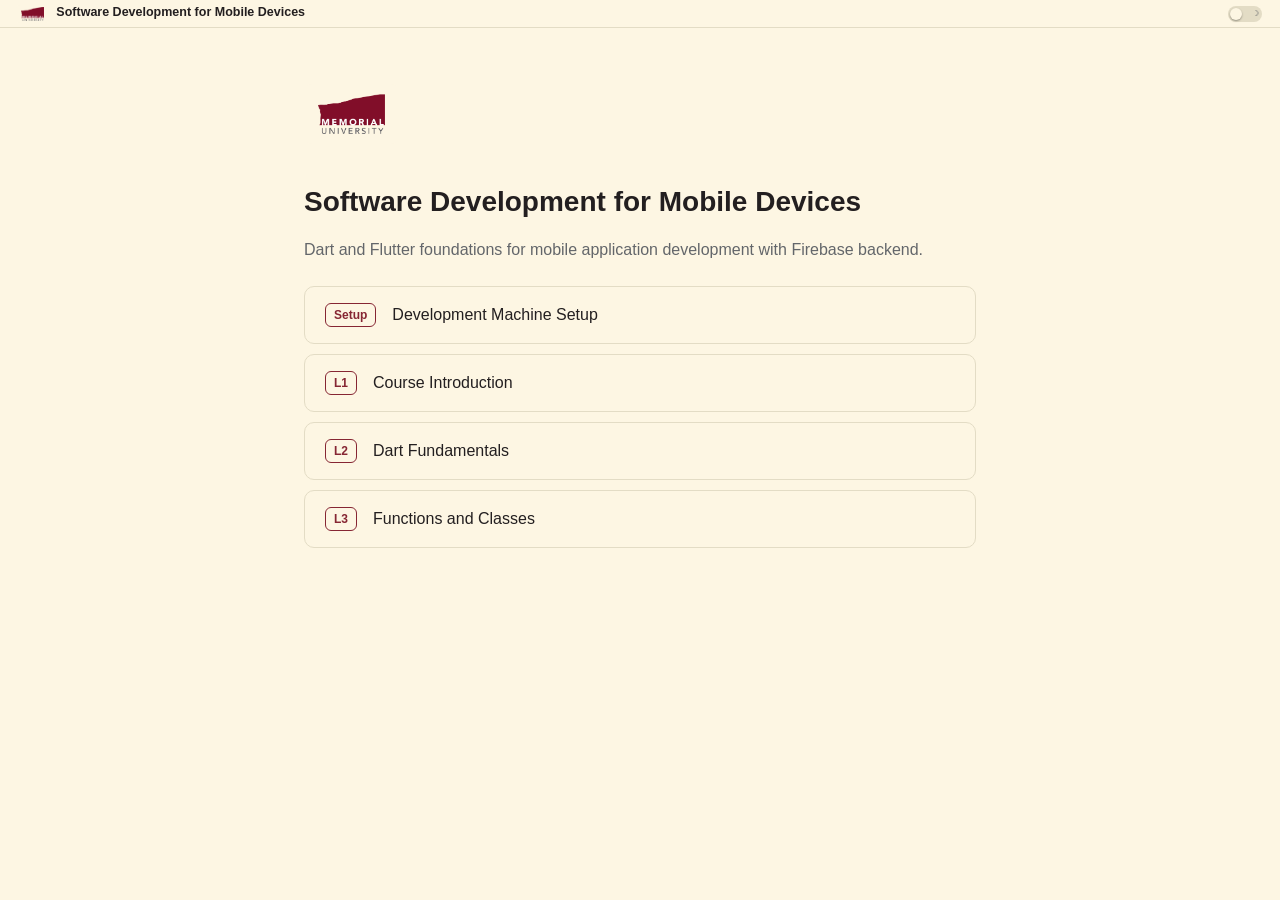
==== commit ec32d2bd: "Publish development machine setup appendix" ====
--- a/index.html
+++ b/index.html
@@ -32,7 +32,7 @@
   <h1>Software Development for Mobile Devices</h1>
   <p class="index__desc">Dart and Flutter foundations for mobile application development with Firebase backend.</p>
   <ul class="index__list">
-    <li class="index__row"><a class="index__link" href="l01-course-introduction/index.html"><span class="index__lecture">L1</span><span class="index__title">Course Introduction</span></a></li><li class="index__row"><a class="index__link" href="l02-dart-fundamentals/index.html"><span class="index__lecture">L2</span><span class="index__title">Dart Fundamentals</span></a></li><li class="index__row"><a class="index__link" href="l03-functions-and-classes/index.html"><span class="index__lecture">L3</span><span class="index__title">Functions and Classes</span></a></li>
+    <li class="index__row"><a class="index__link" href="a01-development-machine-setup/index.html"><span class="index__lecture">Setup</span><span class="index__title">Development Machine Setup</span></a></li><li class="index__row"><a class="index__link" href="l01-course-introduction/index.html"><span class="index__lecture">L1</span><span class="index__title">Course Introduction</span></a></li><li class="index__row"><a class="index__link" href="l02-dart-fundamentals/index.html"><span class="index__lecture">L2</span><span class="index__title">Dart Fundamentals</span></a></li><li class="index__row"><a class="index__link" href="l03-functions-and-classes/index.html"><span class="index__lecture">L3</span><span class="index__title">Functions and Classes</span></a></li>
   </ul>
 </main>
 <script src="assets/app.js"></script>
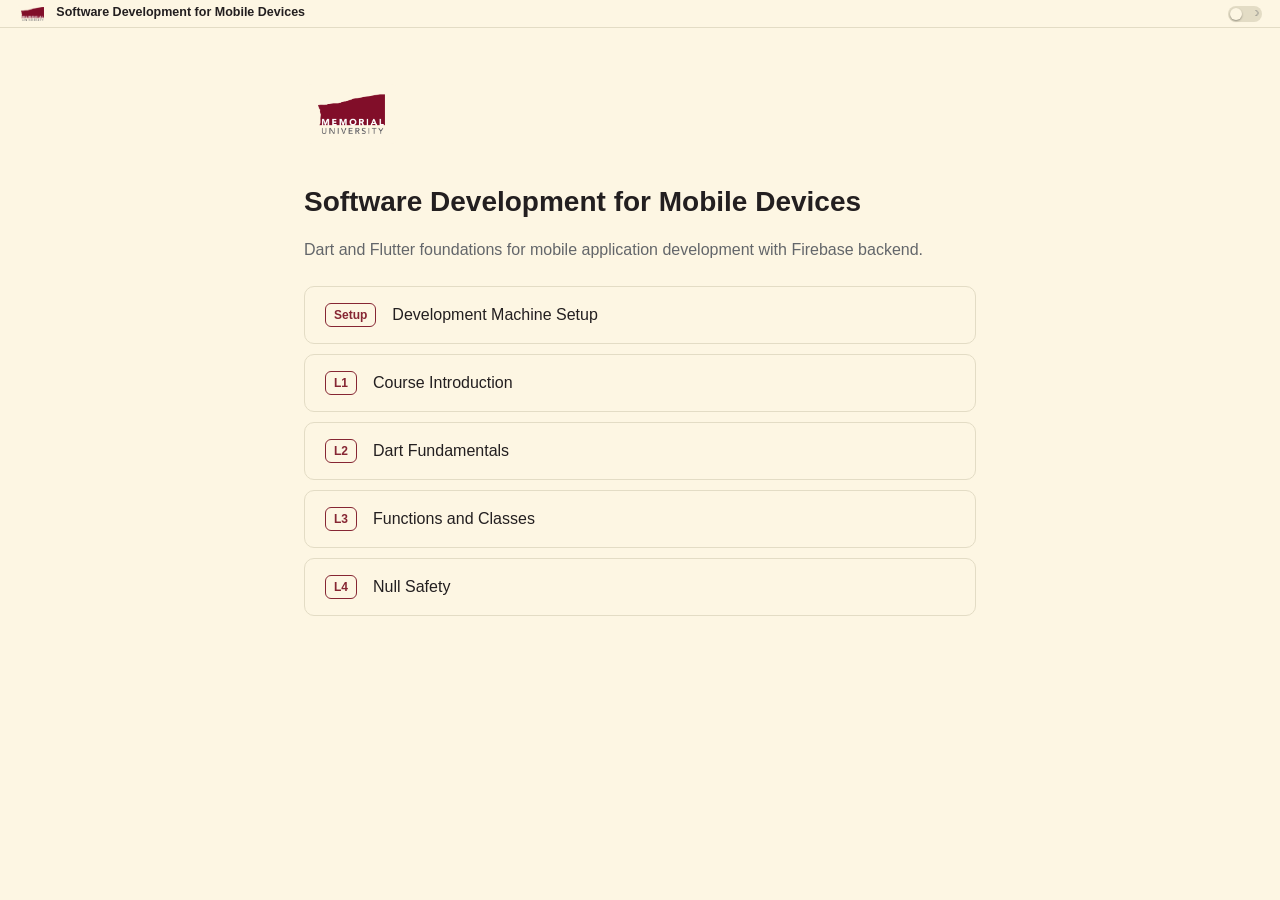
==== commit e4c9887e: "Publish L4 Null Safety" ====
--- a/index.html
+++ b/index.html
@@ -32,7 +32,7 @@
   <h1>Software Development for Mobile Devices</h1>
   <p class="index__desc">Dart and Flutter foundations for mobile application development with Firebase backend.</p>
   <ul class="index__list">
-    <li class="index__row"><a class="index__link" href="a01-development-machine-setup/index.html"><span class="index__lecture">Setup</span><span class="index__title">Development Machine Setup</span></a></li><li class="index__row"><a class="index__link" href="l01-course-introduction/index.html"><span class="index__lecture">L1</span><span class="index__title">Course Introduction</span></a></li><li class="index__row"><a class="index__link" href="l02-dart-fundamentals/index.html"><span class="index__lecture">L2</span><span class="index__title">Dart Fundamentals</span></a></li><li class="index__row"><a class="index__link" href="l03-functions-and-classes/index.html"><span class="index__lecture">L3</span><span class="index__title">Functions and Classes</span></a></li>
+    <li class="index__row"><a class="index__link" href="a01-development-machine-setup/index.html"><span class="index__lecture">Setup</span><span class="index__title">Development Machine Setup</span></a></li><li class="index__row"><a class="index__link" href="l01-course-introduction/index.html"><span class="index__lecture">L1</span><span class="index__title">Course Introduction</span></a></li><li class="index__row"><a class="index__link" href="l02-dart-fundamentals/index.html"><span class="index__lecture">L2</span><span class="index__title">Dart Fundamentals</span></a></li><li class="index__row"><a class="index__link" href="l03-functions-and-classes/index.html"><span class="index__lecture">L3</span><span class="index__title">Functions and Classes</span></a></li><li class="index__row"><a class="index__link" href="l04-null-safety/index.html"><span class="index__lecture">L4</span><span class="index__title">Null Safety</span></a></li>
   </ul>
 </main>
 <script src="assets/app.js"></script>
